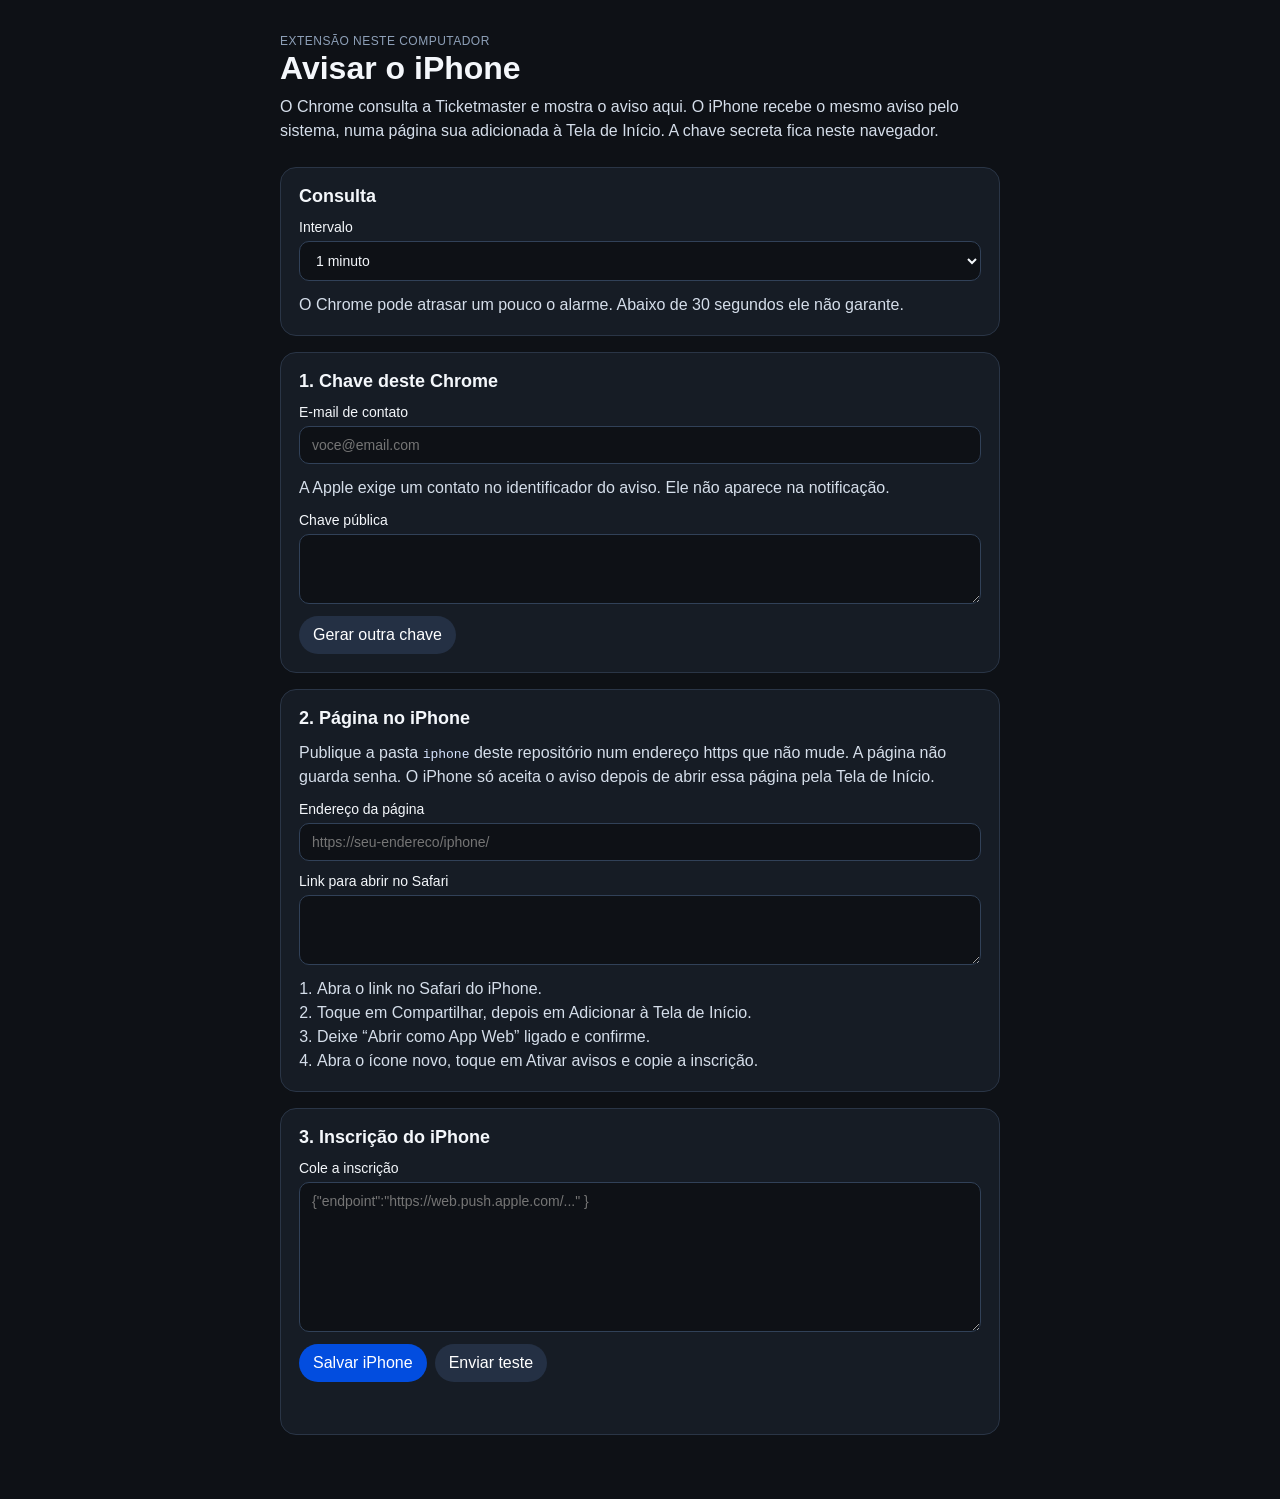
==== extension/options.html @ 65521aeb "feat: add BTS Show Alert extension with Ticketmaster integration - Implemented event tracking for BT" ====
<!doctype html>
<html lang="pt-BR">
  <head>
    <meta charset="utf-8">
    <meta name="viewport" content="width=device-width, initial-scale=1">
    <title>BTS Show Alert</title>
    <link rel="stylesheet" href="options.css">
  </head>
  <body>
    <main>
      <p class="eyebrow">Extensão neste computador</p>
      <h1>Avisar o iPhone</h1>
      <p class="lead">
        O Chrome consulta a Ticketmaster e mostra o aviso aqui. O iPhone recebe o mesmo aviso pelo sistema,
        numa página sua adicionada à Tela de Início. A chave secreta fica neste navegador.
      </p>

      <section>
        <h2>Consulta</h2>
        <label>
          Intervalo
          <select id="interval">
            <option value="0.5">30 segundos</option>
            <option value="1" selected>1 minuto</option>
            <option value="2">2 minutos</option>
            <option value="5">5 minutos</option>
          </select>
        </label>
        <p class="hint">O Chrome pode atrasar um pouco o alarme. Abaixo de 30 segundos ele não garante.</p>
      </section>

      <section>
        <h2>1. Chave deste Chrome</h2>
        <label>
          E-mail de contato
          <input id="email" type="email" autocomplete="email" placeholder="voce@email.com" required>
        </label>
        <p class="hint">A Apple exige um contato no identificador do aviso. Ele não aparece na notificação.</p>
        <label>
          Chave pública
          <textarea id="public-key" rows="3" readonly></textarea>
        </label>
        <button id="regenerate" type="button">Gerar outra chave</button>
      </section>

      <section>
        <h2>2. Página no iPhone</h2>
        <p>
          Publique a pasta <code>iphone</code> deste repositório num endereço https que não mude.
          A página não guarda senha. O iPhone só aceita o aviso depois de abrir essa página pela Tela de Início.
        </p>
        <label>
          Endereço da página
          <input id="page-url" type="url" placeholder="https://seu-endereco/iphone/">
        </label>
        <label>
          Link para abrir no Safari
          <textarea id="iphone-link" rows="3" readonly></textarea>
        </label>
        <ol>
          <li>Abra o link no Safari do iPhone.</li>
          <li>Toque em Compartilhar, depois em Adicionar à Tela de Início.</li>
          <li>Deixe “Abrir como App Web” ligado e confirme.</li>
          <li>Abra o ícone novo, toque em Ativar avisos e copie a inscrição.</li>
        </ol>
      </section>

      <section>
        <h2>3. Inscrição do iPhone</h2>
        <label>
          Cole a inscrição
          <textarea id="subscription" rows="8" placeholder='{"endpoint":"https://web.push.apple.com/..." }'></textarea>
        </label>
        <div class="actions">
          <button id="save" type="button">Salvar iPhone</button>
          <button id="test" type="button">Enviar teste</button>
        </div>
        <p id="result" role="status"></p>
      </section>
    </main>
    <script type="module" src="options.js"></script>
  </body>
</html>
---- extension/options.css ----
:root {
  color-scheme: dark;
  font-family: "Segoe UI", sans-serif;
  background: #0e1116;
  color: #f4f7fb;
}

body {
  margin: 0;
}

main {
  max-width: 720px;
  margin: 0 auto;
  padding: 32px 20px 64px;
}

h1, h2, p {
  margin: 0;
}

h1 {
  font-size: 32px;
  margin-bottom: 8px;
}

h2 {
  font-size: 18px;
  margin-bottom: 12px;
}

.eyebrow {
  color: #8ea0b8;
  letter-spacing: 0.04em;
  text-transform: uppercase;
  font-size: 12px;
}

.lead, .hint, li, p {
  color: #d5deea;
  line-height: 1.5;
}

.lead {
  margin-bottom: 24px;
}

section {
  background: #161c25;
  border: 1px solid #2a3546;
  border-radius: 16px;
  padding: 18px;
  margin-top: 16px;
}

label {
  display: grid;
  gap: 6px;
  margin: 12px 0;
  font-size: 14px;
}

input, select, textarea {
  font: inherit;
  color: inherit;
  background: #0e1116;
  border: 1px solid #314158;
  border-radius: 10px;
  padding: 10px 12px;
}

textarea {
  resize: vertical;
}

code {
  color: #d6e4ff;
}

ol {
  margin: 8px 0 0;
  padding-left: 18px;
}

button {
  font: inherit;
  border: 0;
  border-radius: 999px;
  background: #024ddf;
  color: white;
  padding: 10px 14px;
  cursor: pointer;
}

.actions {
  display: flex;
  gap: 8px;
}

#regenerate, #test {
  background: #243044;
}

#result {
  min-height: 1.4em;
  margin-top: 12px;
}

.ok {
  color: #7dffa8;
}

.bad {
  color: #ffb020;
}
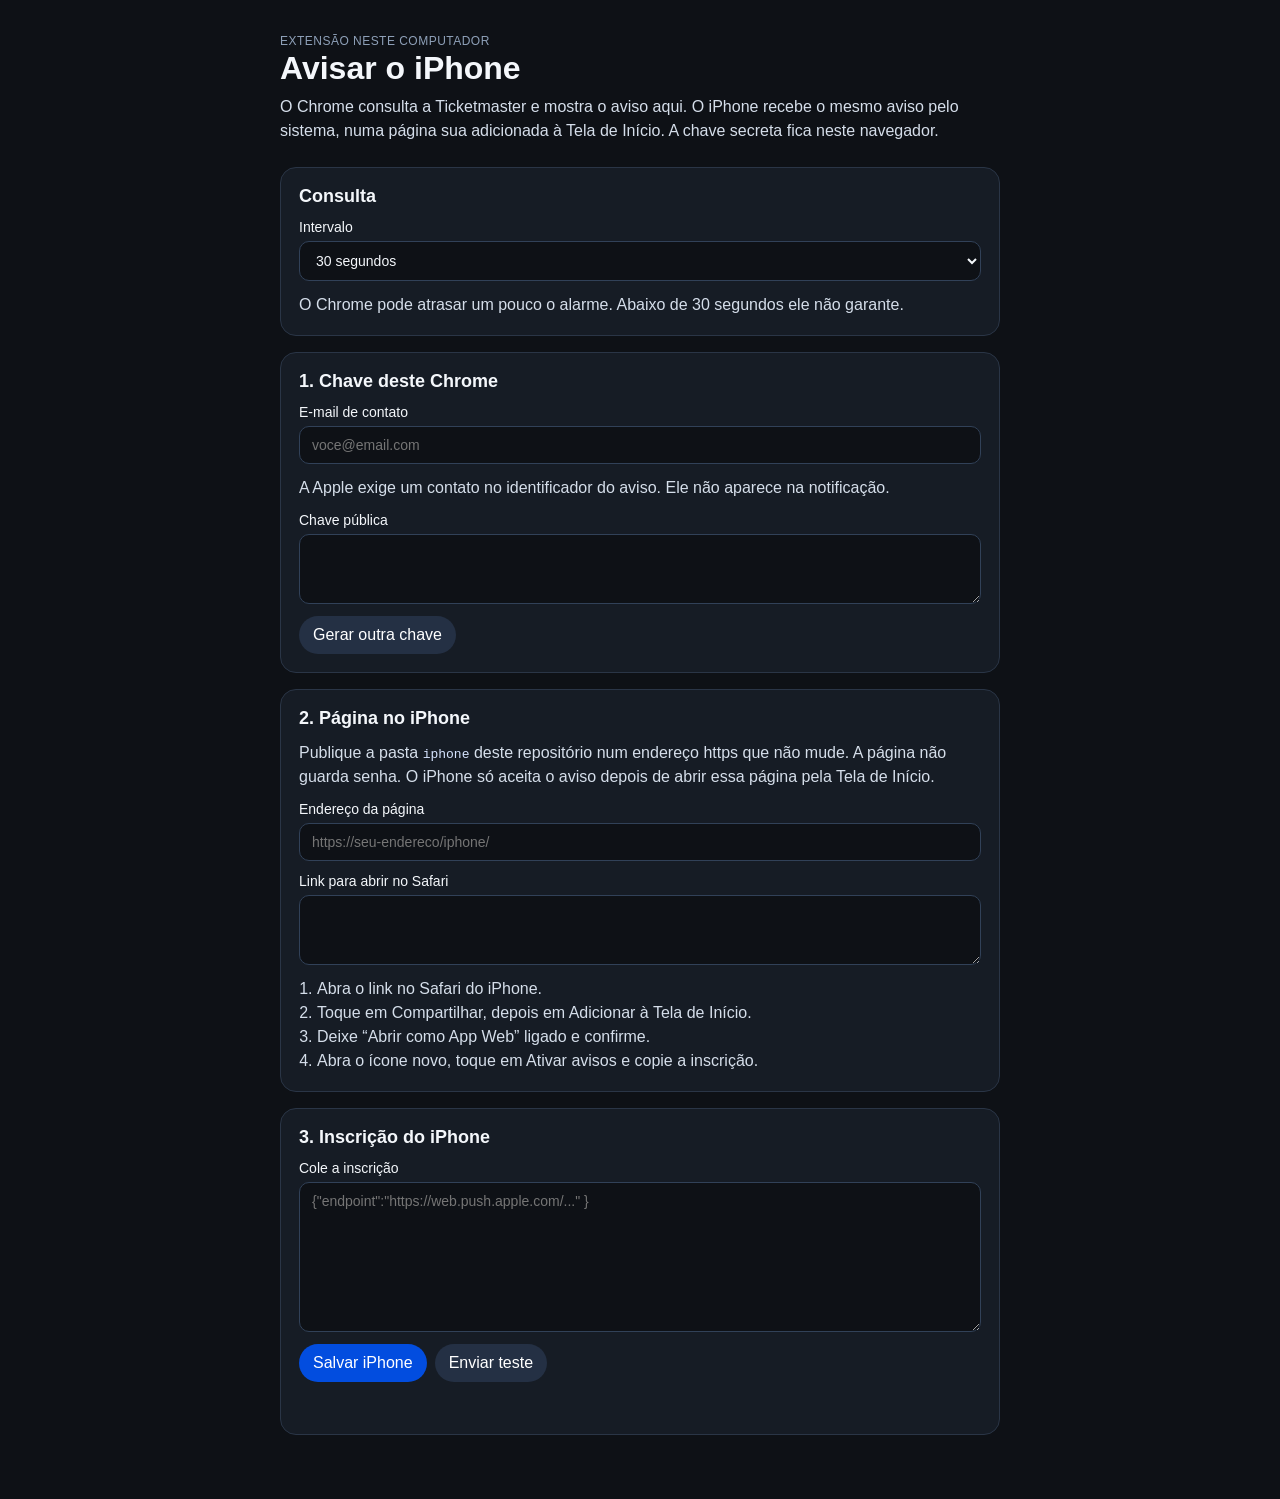
==== commit d22e14dd: "feat: enhance event monitoring and notifications with improved polling interval and detailed status " ====
--- a/extension/options.html
+++ b/extension/options.html
@@ -20,8 +20,8 @@
         <label>
           Intervalo
           <select id="interval">
-            <option value="0.5">30 segundos</option>
-            <option value="1" selected>1 minuto</option>
+            <option value="0.5" selected>30 segundos</option>
+            <option value="1">1 minuto</option>
             <option value="2">2 minutos</option>
             <option value="5">5 minutos</option>
           </select>
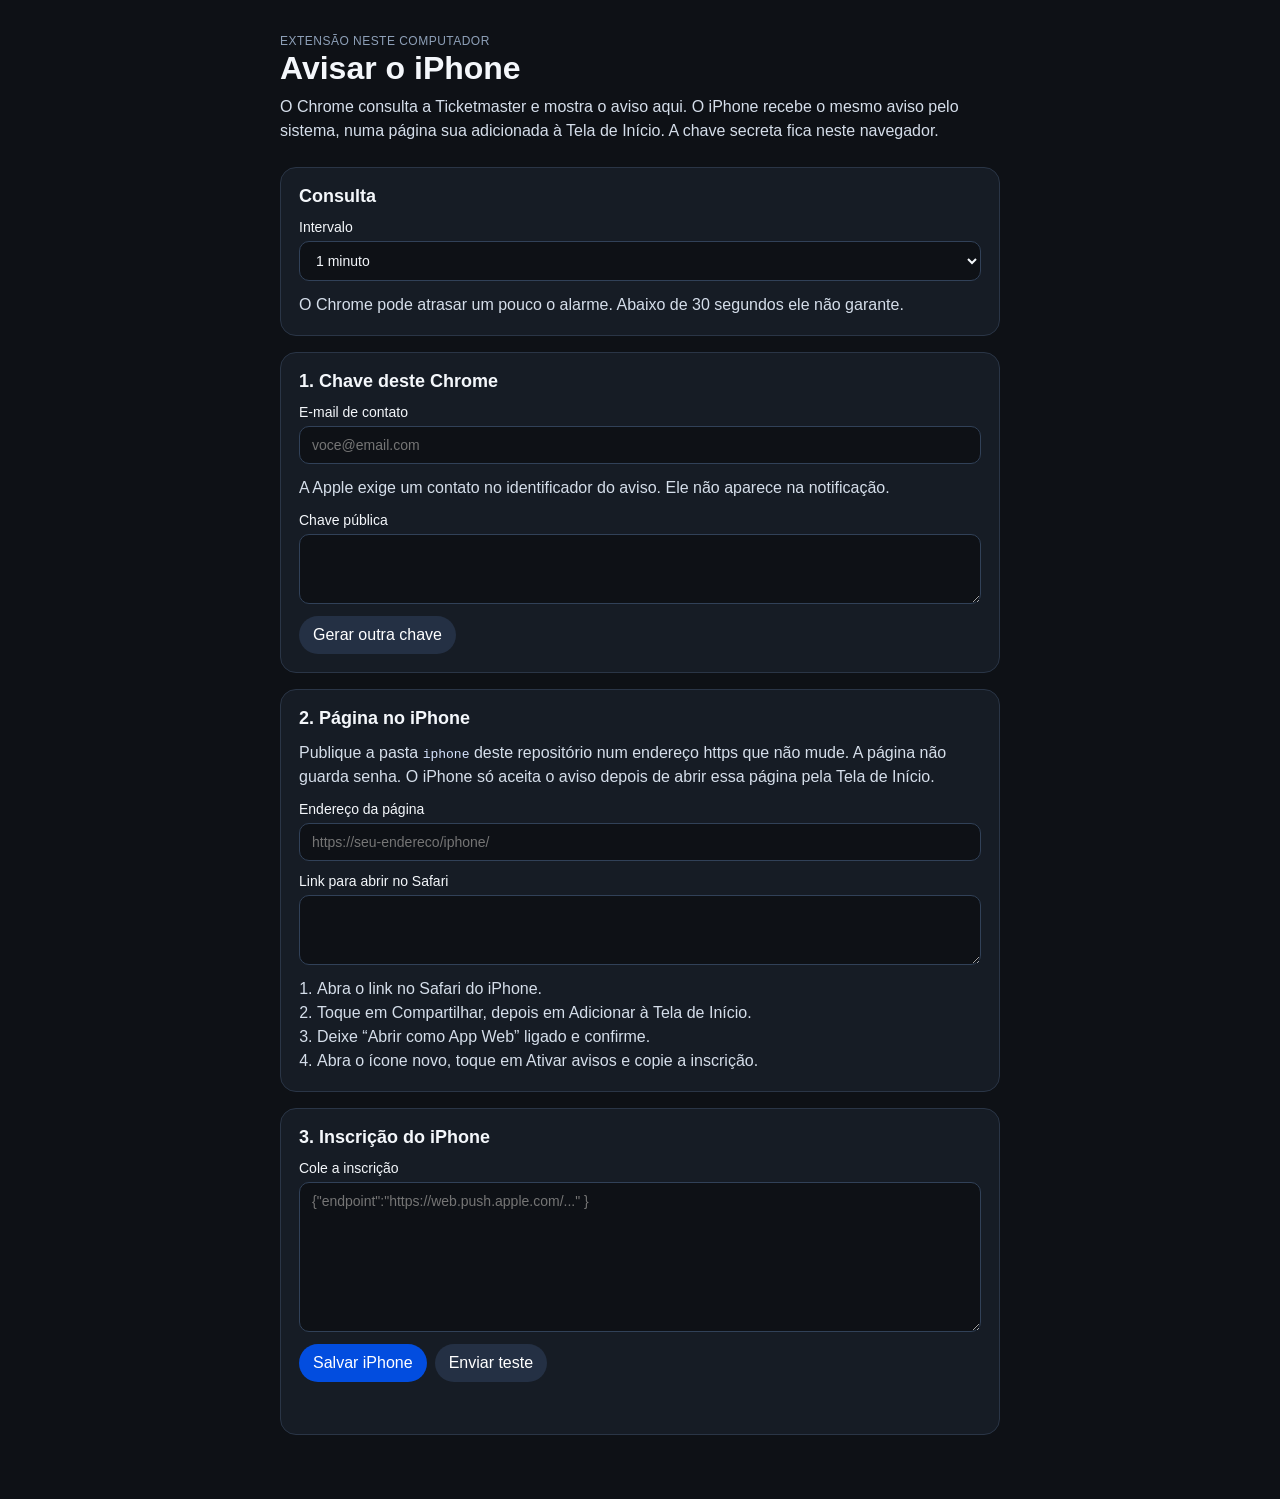
==== commit 458a0cfc: "feat: update polling interval to 1 minute and adjust related settings" ====
--- a/extension/options.html
+++ b/extension/options.html
@@ -20,8 +20,8 @@
         <label>
           Intervalo
           <select id="interval">
-            <option value="0.5" selected>30 segundos</option>
-            <option value="1">1 minuto</option>
+            <option value="0.5">30 segundos</option>
+            <option value="1" selected>1 minuto</option>
             <option value="2">2 minutos</option>
             <option value="5">5 minutos</option>
           </select>
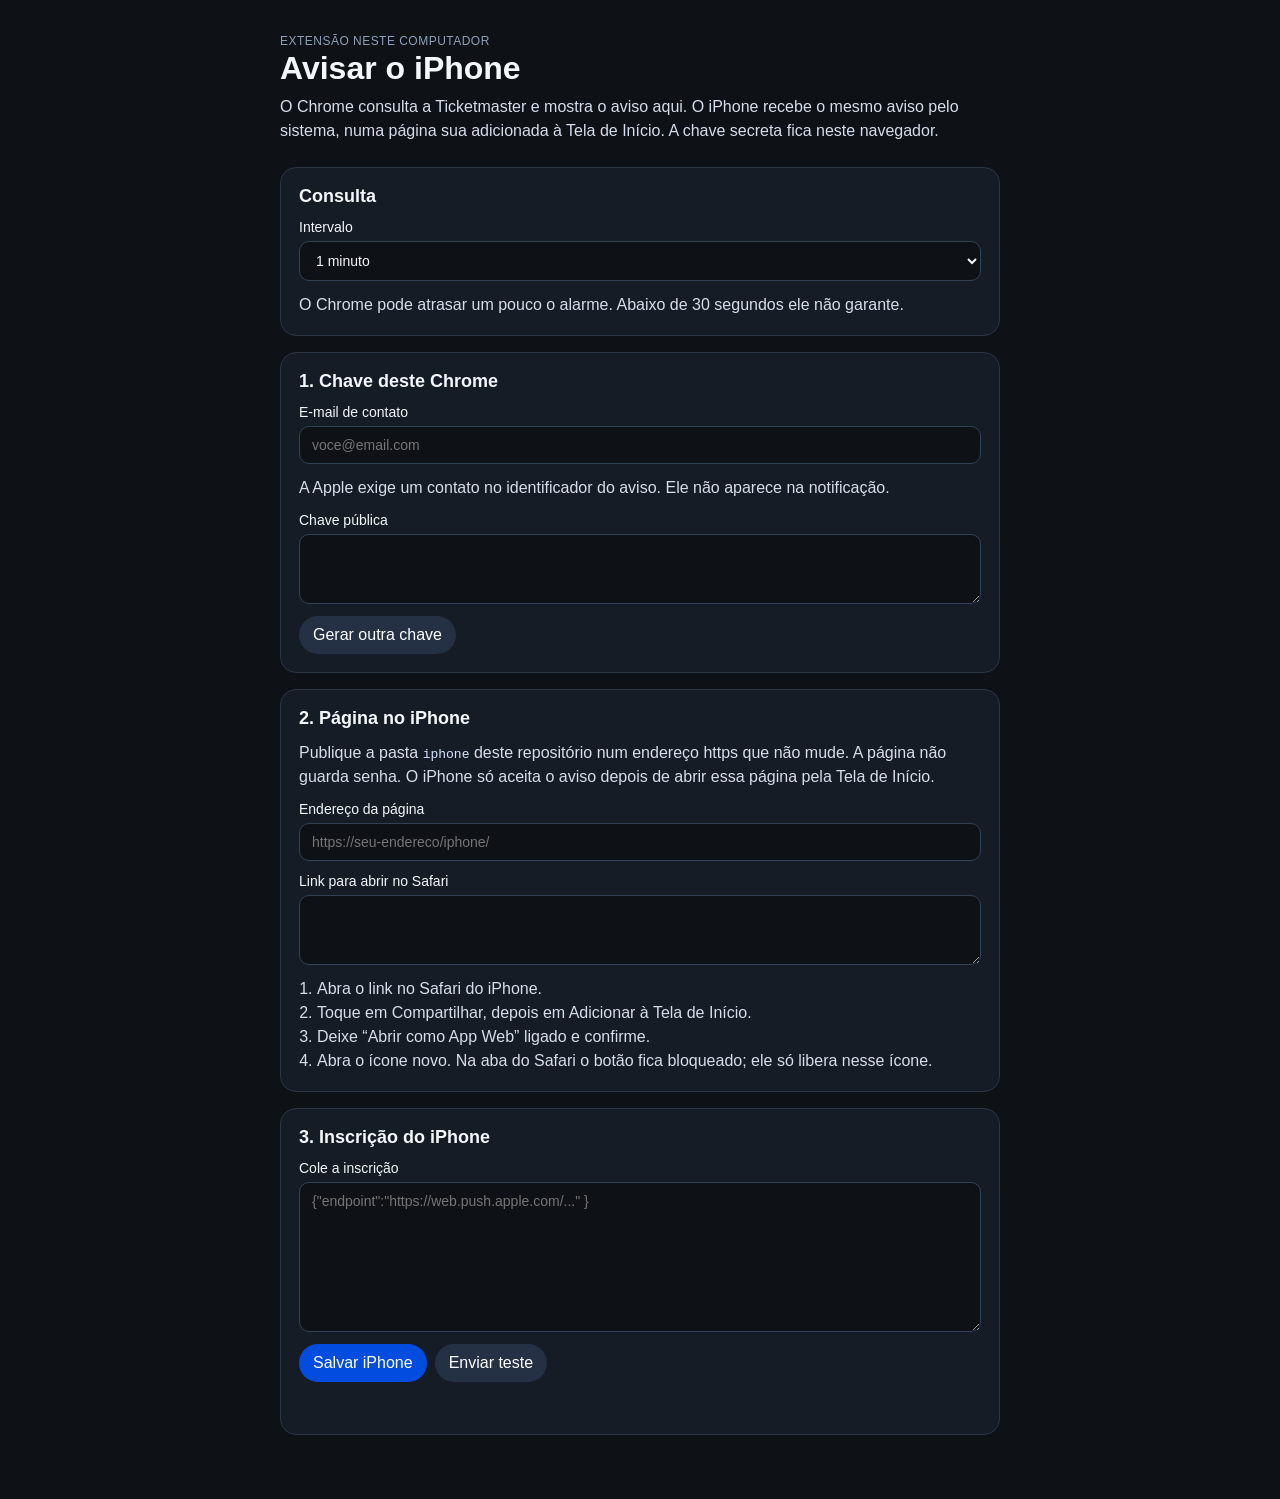
==== commit 75c9f6fe: "feat: update iPhone setup instructions and enhance service worker for manifest handling" ====
--- a/extension/options.html
+++ b/extension/options.html
@@ -61,7 +61,7 @@
           <li>Abra o link no Safari do iPhone.</li>
           <li>Toque em Compartilhar, depois em Adicionar à Tela de Início.</li>
           <li>Deixe “Abrir como App Web” ligado e confirme.</li>
-          <li>Abra o ícone novo, toque em Ativar avisos e copie a inscrição.</li>
+          <li>Abra o ícone novo. Na aba do Safari o botão fica bloqueado; ele só libera nesse ícone.</li>
         </ol>
       </section>
 
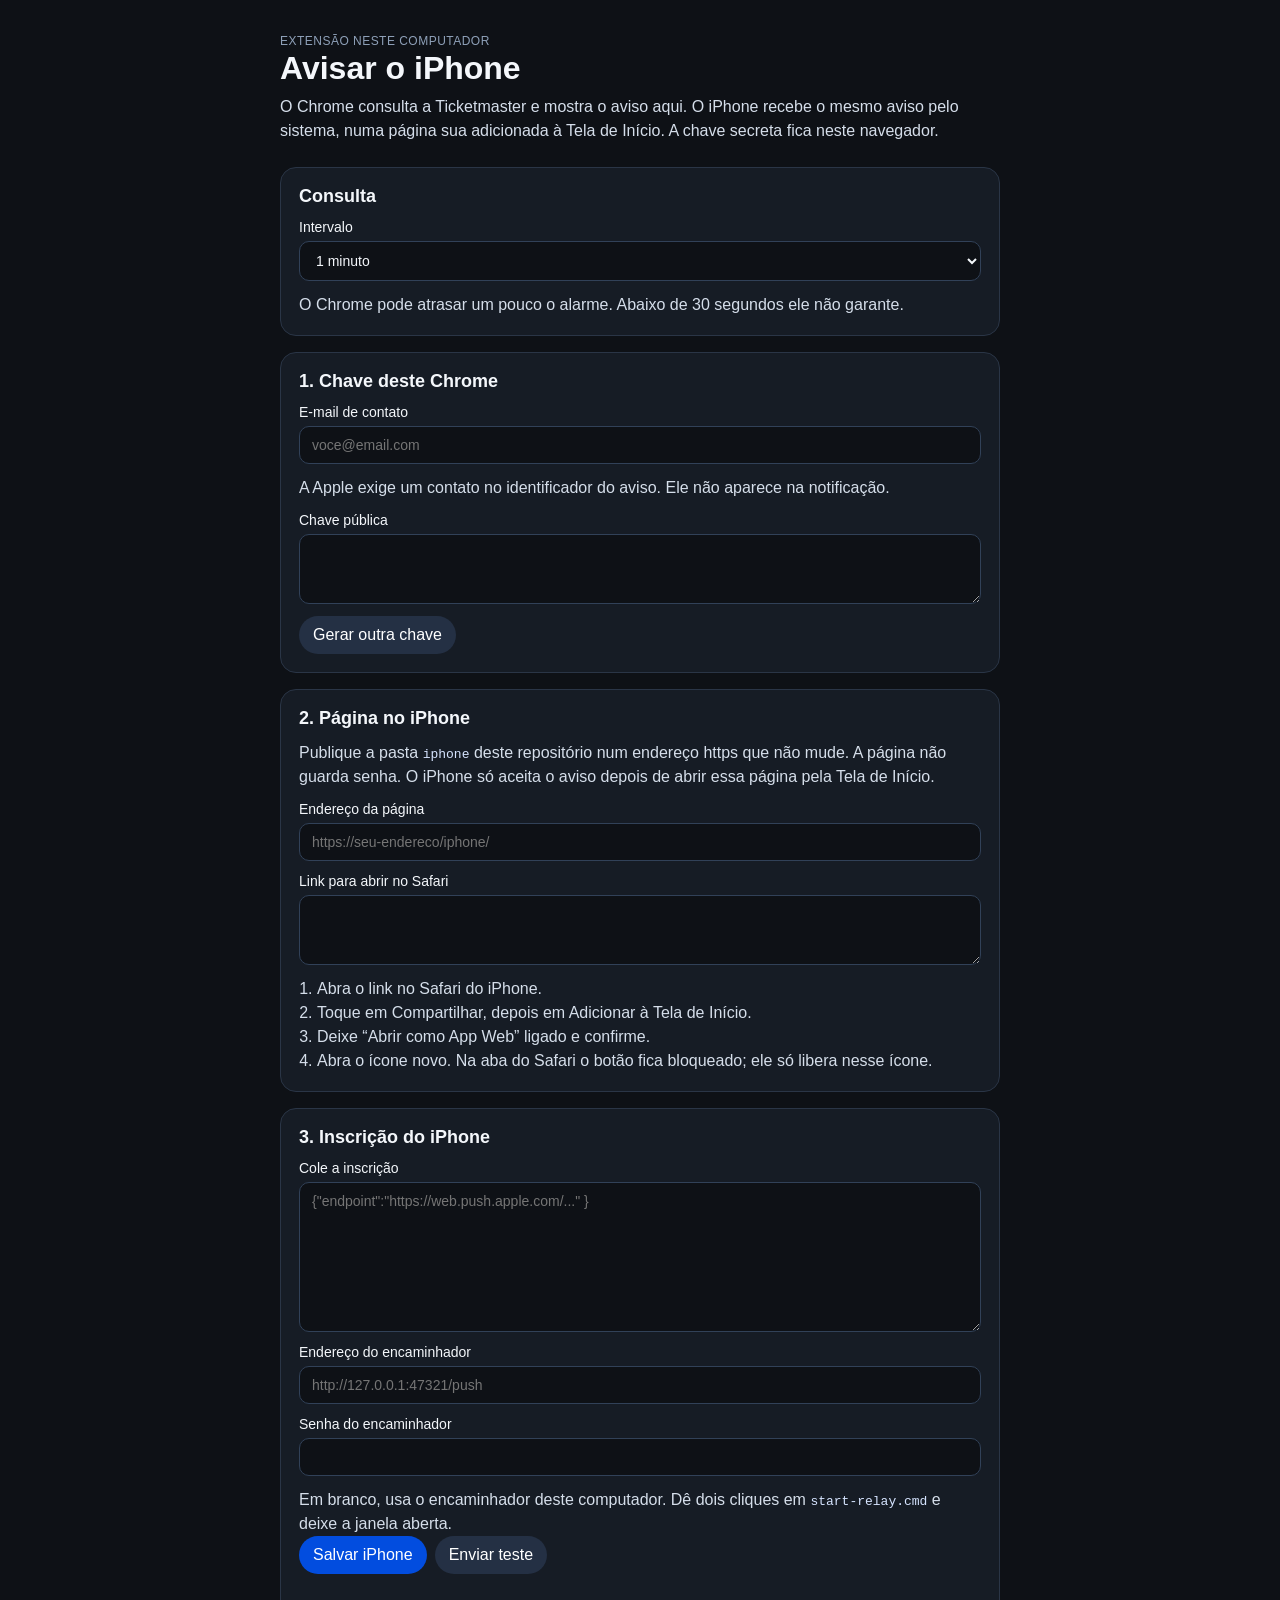
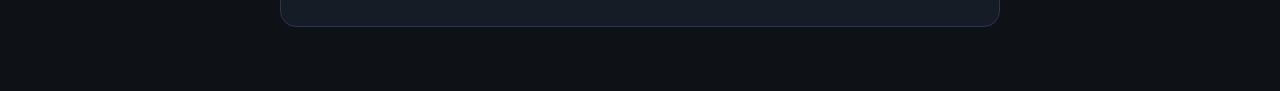
==== commit bee1988e: "feat: add relay server for push notifications and update extension options" ====
--- a/extension/options.html
+++ b/extension/options.html
@@ -71,6 +71,18 @@
           Cole a inscrição
           <textarea id="subscription" rows="8" placeholder='{"endpoint":"https://web.push.apple.com/..." }'></textarea>
         </label>
+        <label>
+          Endereço do encaminhador
+          <input id="relay-url" type="url" placeholder="http://127.0.0.1:47321/push" autocomplete="off">
+        </label>
+        <label>
+          Senha do encaminhador
+          <input id="relay-key" type="password" autocomplete="off">
+        </label>
+        <p class="hint">
+          Em branco, usa o encaminhador deste computador. Dê dois cliques em
+          <code>start-relay.cmd</code> e deixe a janela aberta.
+        </p>
         <div class="actions">
           <button id="save" type="button">Salvar iPhone</button>
           <button id="test" type="button">Enviar teste</button>
